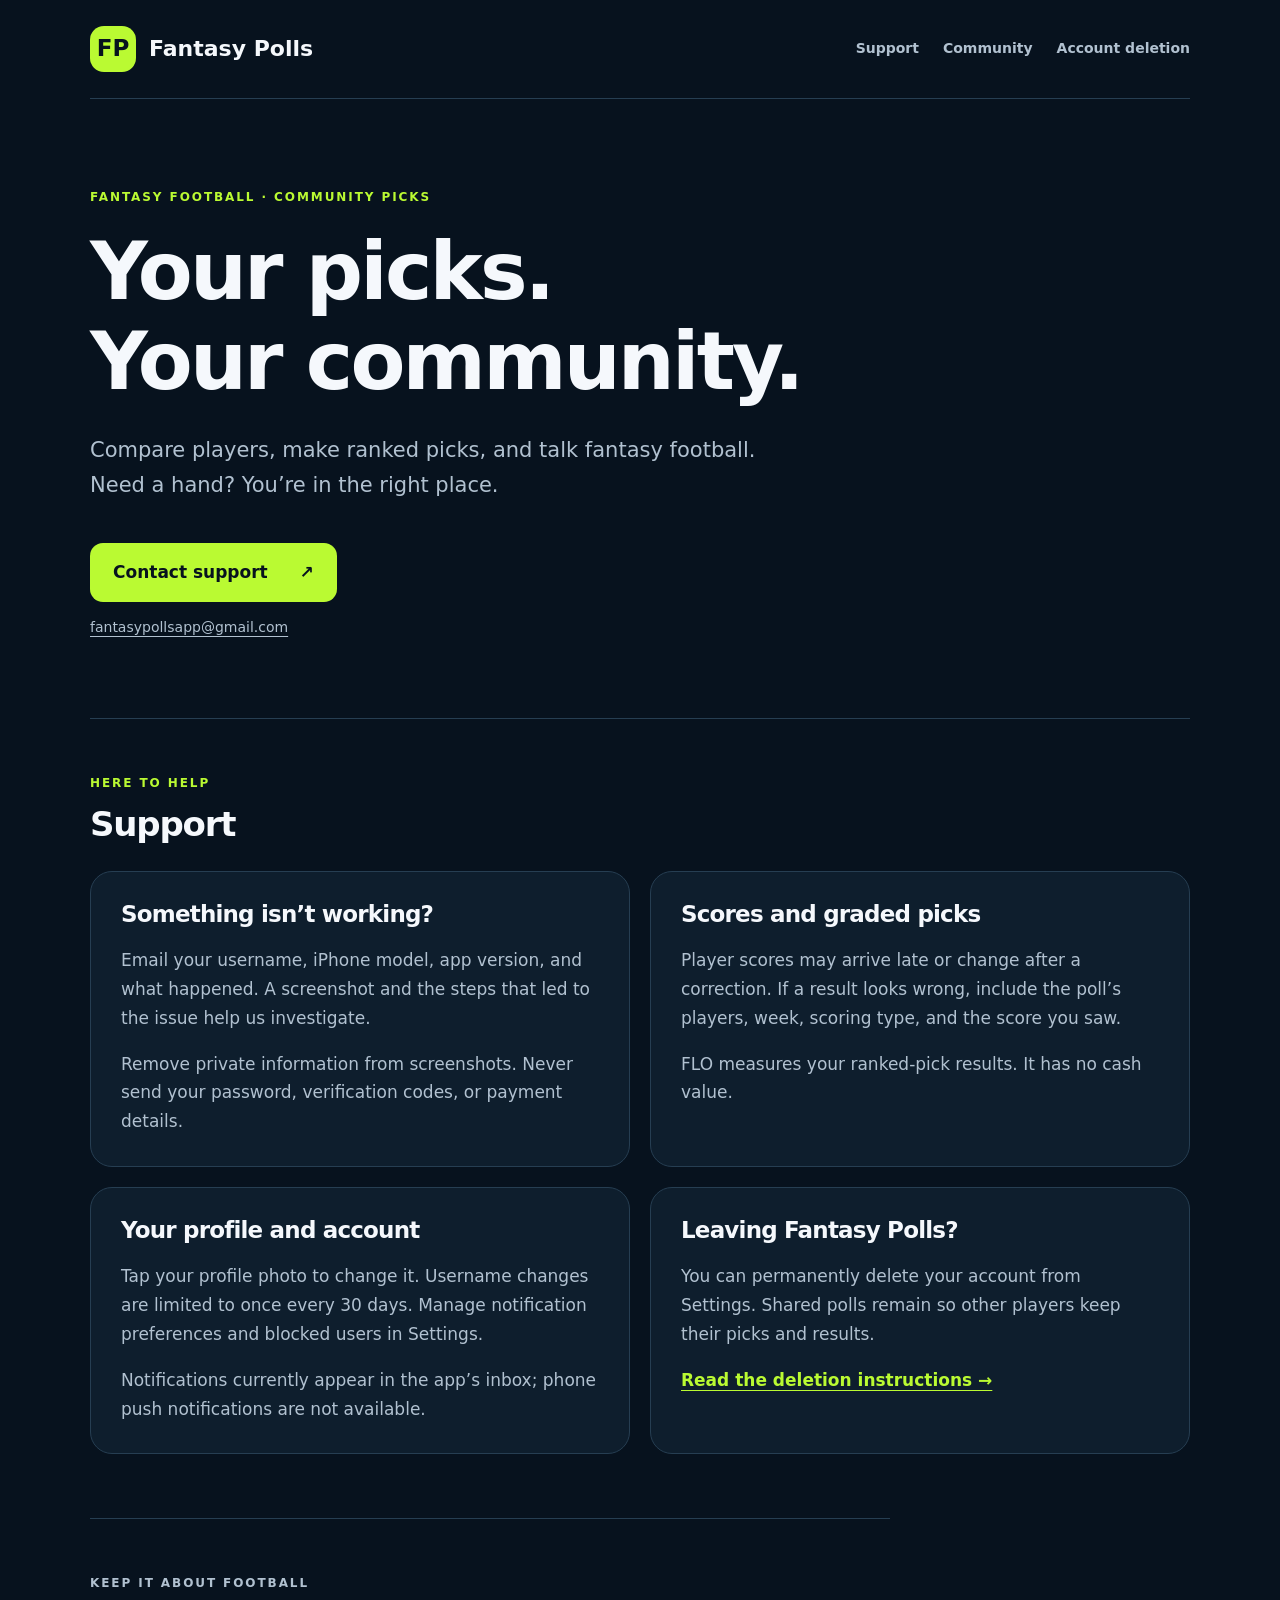
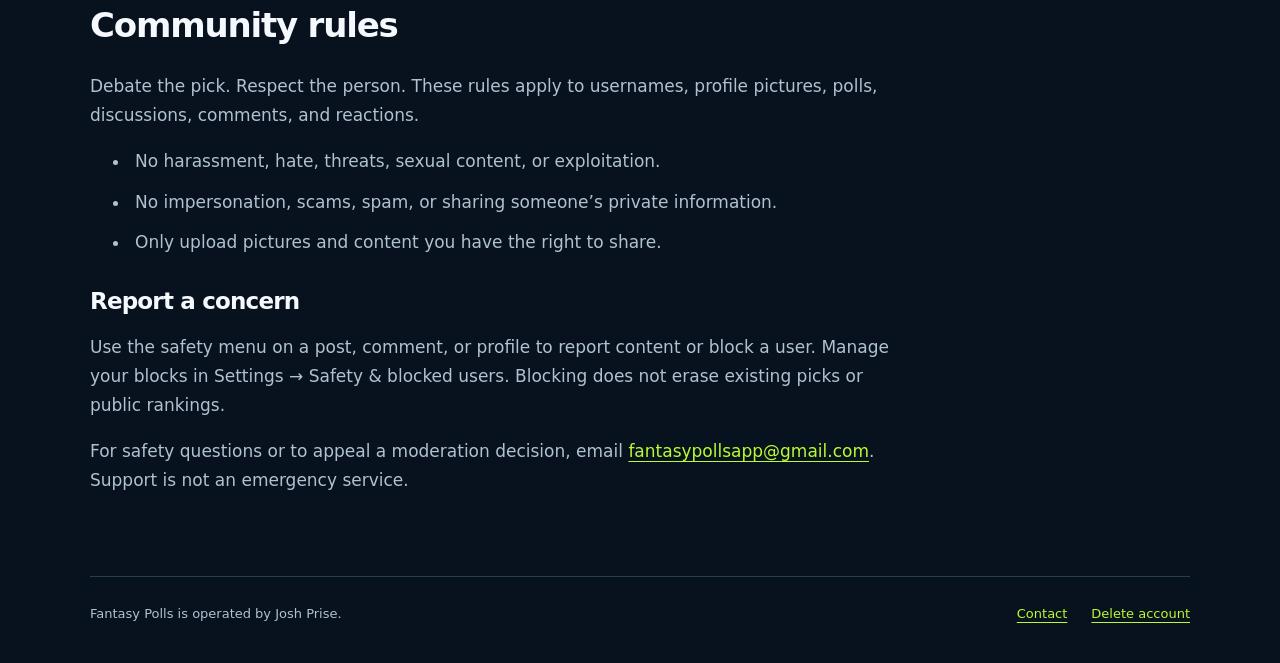
==== index.html @ 1963876b "Publish Fantasy Polls support and account deletion pages" ====
<!doctype html>
<html lang="en">
<head>
  <meta charset="utf-8">
  <meta name="viewport" content="width=device-width, initial-scale=1">
  <meta name="description" content="Get help with Fantasy Polls, learn the community rules, or find out how to delete your account.">
  <meta name="theme-color" content="#07121e">
  <title>Fantasy Polls — Support</title>
  <link rel="stylesheet" href="styles.css">
</head>
<body>
  <a class="skip" href="#main">Skip to content</a>
  <header class="site-header">
    <a class="brand" href="index.html"><span class="mark" aria-hidden="true">FP</span>Fantasy Polls</a>
    <nav aria-label="Main navigation"><a href="#support">Support</a><a href="#community">Community</a><a href="delete-account.html">Account deletion</a></nav>
  </header>
  <main id="main">
    <section class="hero">
      <p class="eyebrow">FANTASY FOOTBALL · COMMUNITY PICKS</p>
      <h1>Your picks.<br>Your community.</h1>
      <p class="lead">Compare players, make ranked picks, and talk fantasy football. Need a hand? You’re in the right place.</p>
      <a class="button" href="mailto:fantasypollsapp@gmail.com?subject=Fantasy%20Polls%20support">Contact support <span aria-hidden="true">↗</span></a>
      <p class="email"><a href="mailto:fantasypollsapp@gmail.com">fantasypollsapp@gmail.com</a></p>
    </section>
    <section id="support" class="section">
      <p class="eyebrow">HERE TO HELP</p><h2>Support</h2>
      <div class="grid">
        <article class="card"><h3>Something isn’t working?</h3><p>Email your username, iPhone model, app version, and what happened. A screenshot and the steps that led to the issue help us investigate.</p><p>Remove private information from screenshots. Never send your password, verification codes, or payment details.</p></article>
        <article class="card"><h3>Scores and graded picks</h3><p>Player scores may arrive late or change after a correction. If a result looks wrong, include the poll’s players, week, scoring type, and the score you saw.</p><p>FLO measures your ranked-pick results. It has no cash value.</p></article>
        <article class="card"><h3>Your profile and account</h3><p>Tap your profile photo to change it. Username changes are limited to once every 30 days. Manage notification preferences and blocked users in Settings.</p><p>Notifications currently appear in the app’s inbox; phone push notifications are not available.</p></article>
        <article class="card"><h3>Leaving Fantasy Polls?</h3><p>You can permanently delete your account from Settings. Shared polls remain so other players keep their picks and results.</p><a class="text-link" href="delete-account.html">Read the deletion instructions →</a></article>
      </div>
    </section>
    <section id="community" class="section community">
      <p class="eyebrow">KEEP IT ABOUT FOOTBALL</p><h2>Community rules</h2>
      <p>Debate the pick. Respect the person. These rules apply to usernames, profile pictures, polls, discussions, comments, and reactions.</p>
      <ul><li>No harassment, hate, threats, sexual content, or exploitation.</li><li>No impersonation, scams, spam, or sharing someone’s private information.</li><li>Only upload pictures and content you have the right to share.</li></ul>
      <h3>Report a concern</h3><p>Use the safety menu on a post, comment, or profile to report content or block a user. Manage your blocks in Settings → Safety &amp; blocked users. Blocking does not erase existing picks or public rankings.</p>
      <p>For safety questions or to appeal a moderation decision, email <a href="mailto:fantasypollsapp@gmail.com?subject=Fantasy%20Polls%20safety">fantasypollsapp@gmail.com</a>. Support is not an emergency service.</p>
    </section>
  </main>
  <footer><p>Fantasy Polls is operated by Josh Prise.</p><a href="mailto:fantasypollsapp@gmail.com">Contact</a><a href="delete-account.html">Delete account</a></footer>
</body>
</html>
---- styles.css ----
:root{color-scheme:dark;--bg:#07121e;--panel:#0e1e2d;--line:#263e52;--text:#f5f8fc;--muted:#b1c1d0;--lime:#bafa32}
*{box-sizing:border-box}html{scroll-behavior:smooth;scroll-padding-top:24px}body{margin:0;background:var(--bg);color:var(--text);font-family:system-ui,-apple-system,BlinkMacSystemFont,"Segoe UI",sans-serif;font-size:17px;line-height:1.7}a{color:var(--lime);text-underline-offset:4px}a:focus-visible{outline:3px solid var(--lime);outline-offset:6px}.skip{position:absolute;left:16px;top:-90px;padding:10px;background:var(--bg);z-index:2}.skip:focus{top:12px}.site-header,main,footer{width:min(1100px,calc(100% - 48px));margin-inline:auto}.site-header{display:flex;align-items:center;justify-content:space-between;gap:28px;padding-block:26px;border-bottom:1px solid var(--line)}.brand{display:flex;align-items:center;gap:13px;font-size:22px;line-height:1.2;font-weight:900;text-decoration:none;color:var(--text)}.mark{display:grid;place-items:center;width:46px;height:46px;border-radius:14px;background:var(--lime);color:var(--bg);font-size:23px;flex-shrink:0}nav{display:flex;gap:24px;flex-wrap:wrap}nav a{color:var(--muted);font-size:14px;font-weight:700;text-decoration:none}nav a:hover,nav a[aria-current]{color:var(--lime)}.hero{padding:76px 0 64px;max-width:790px}.eyebrow{font-size:12px;font-weight:850;letter-spacing:.16em;color:var(--lime)}h1,h2,h3{line-height:1.12;letter-spacing:-.035em}h1{font-size:clamp(42px,7vw,80px);margin:20px 0 26px;font-weight:900}h2{font-size:34px;margin:12px 0 28px}h3{font-size:23px;margin:0 0 18px}.lead{font-size:21px;color:var(--muted);max-width:680px}.button{display:inline-flex;align-items:center;gap:32px;margin-top:18px;padding:15px 23px;border-radius:13px;background:var(--lime);color:var(--bg);font-weight:850;text-decoration:none}.email{font-size:14px;overflow-wrap:anywhere}.email a{color:var(--muted)}.section{padding:42px 0 64px;border-top:1px solid var(--line)}.grid{display:grid;grid-template-columns:repeat(2,minmax(0,1fr));gap:20px}.card{background:var(--panel);border:1px solid var(--line);border-radius:22px;padding:30px}.card p{color:var(--muted)}.card p:last-child{margin-bottom:0}.text-link{font-weight:750}.community{max-width:800px}.community p,.community li{color:var(--muted)}.community h3{margin-top:32px}li{padding-left:5px;margin-bottom:12px}footer{display:flex;align-items:center;gap:24px;flex-wrap:wrap;border-top:1px solid var(--line);padding:26px 0 38px;font-size:13px;color:var(--muted)}footer p{margin:0;margin-right:auto}.document{max-width:800px;padding:52px 0}.document h1{font-size:clamp(38px,6vw,60px)}.document section{margin-block:34px}.document section h2{font-size:27px;margin-top:32px;margin-bottom:16px}.document .card h2:first-child{margin-top:0}.document p{color:var(--muted)}.document a{overflow-wrap:anywhere}
@media(max-width:680px){.site-header,main,footer{width:calc(100% - 36px)}.site-header{align-items:flex-start;flex-direction:column;gap:20px}nav{gap:20px}.hero{padding:45px 0}.grid{grid-template-columns:1fr}.card{padding:24px}.lead{font-size:19px}.section{padding-bottom:42px}footer{gap:16px}.document{padding-top:36px}}
@media(prefers-reduced-motion:reduce){html{scroll-behavior:auto}}
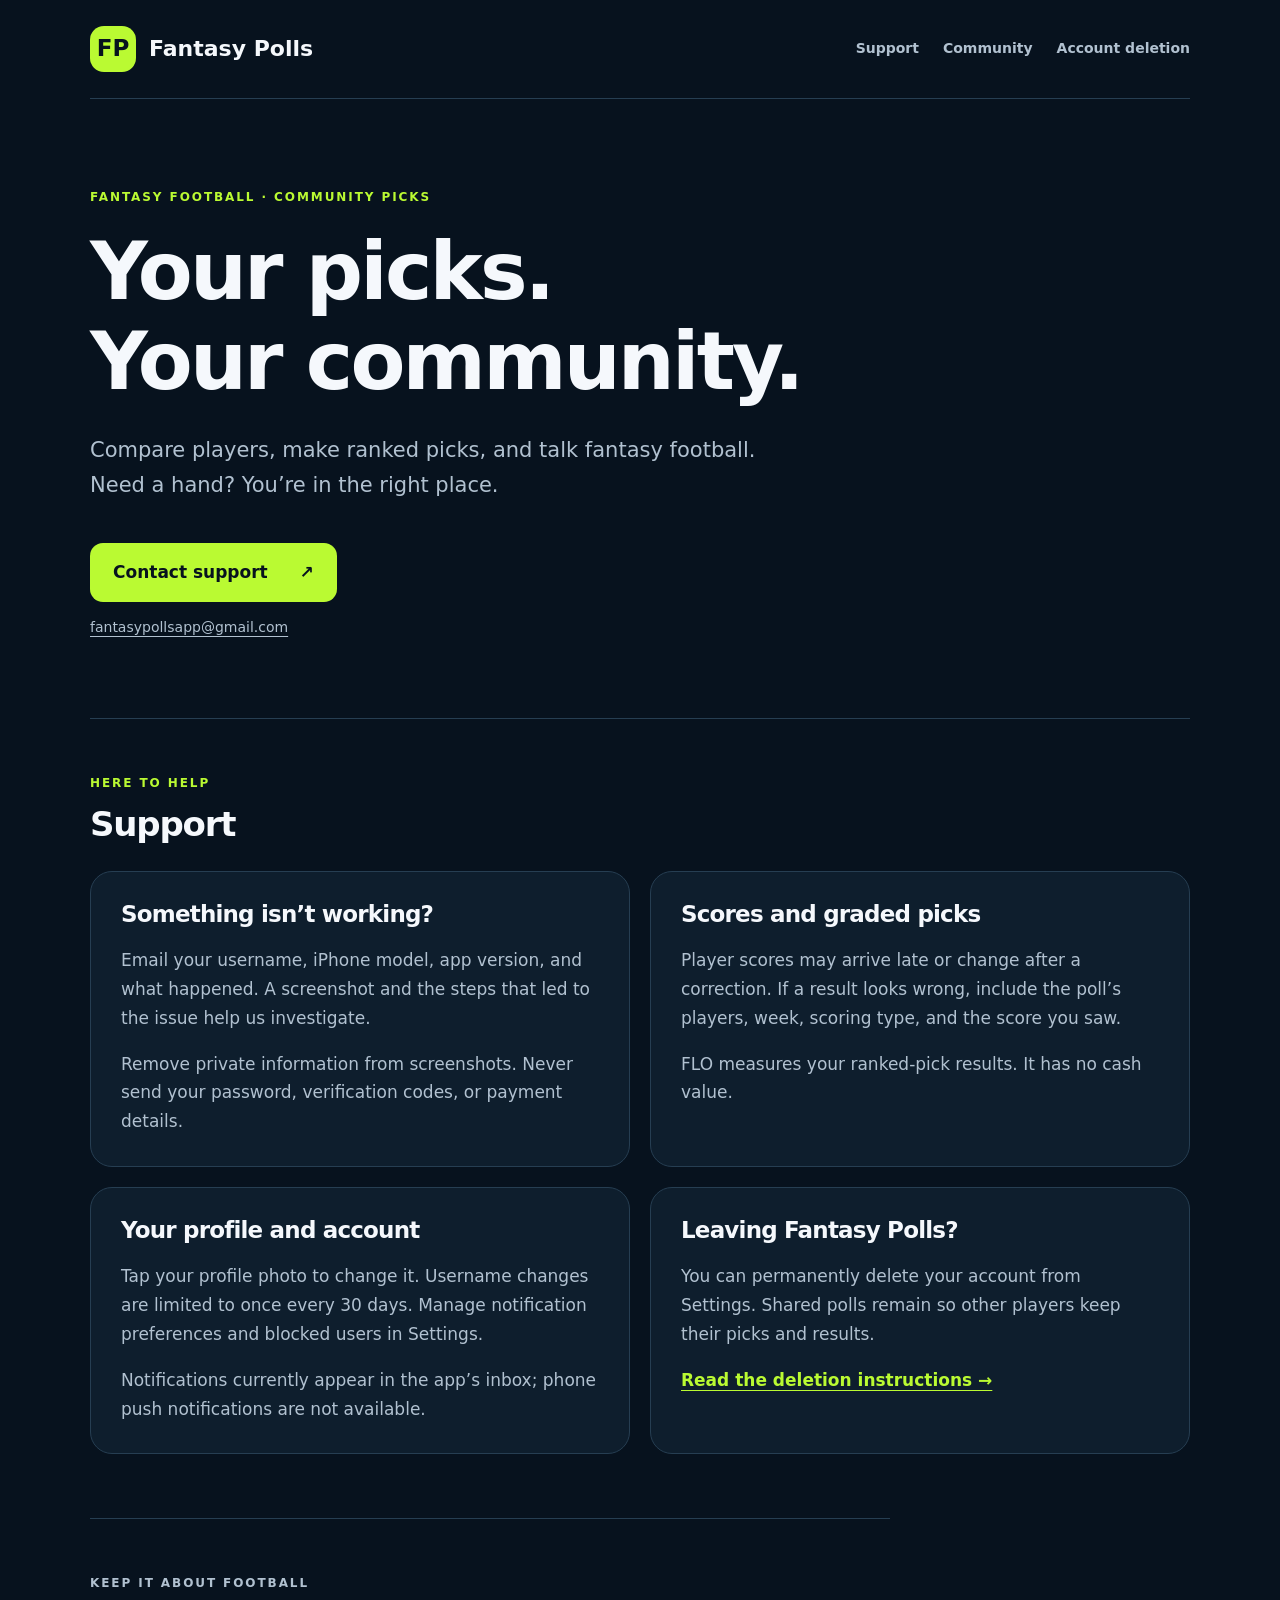
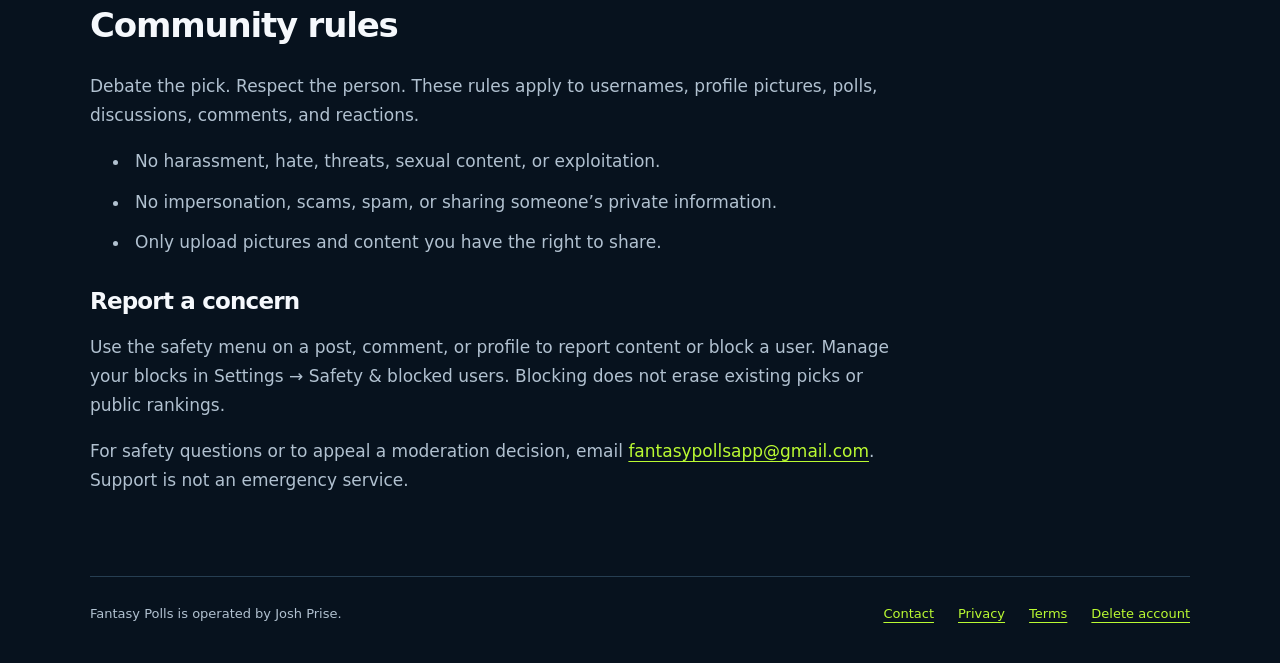
==== commit 3755c4b6: "Add privacy policy and terms of use" ====
--- a/index.html
+++ b/index.html
@@ -39,6 +39,6 @@
       <p>For safety questions or to appeal a moderation decision, email <a href="mailto:fantasypollsapp@gmail.com?subject=Fantasy%20Polls%20safety">fantasypollsapp@gmail.com</a>. Support is not an emergency service.</p>
     </section>
   </main>
-  <footer><p>Fantasy Polls is operated by Josh Prise.</p><a href="mailto:fantasypollsapp@gmail.com">Contact</a><a href="delete-account.html">Delete account</a></footer>
+  <footer><p>Fantasy Polls is operated by Josh Prise.</p><a href="mailto:fantasypollsapp@gmail.com">Contact</a><a href="privacy.html">Privacy</a><a href="terms.html">Terms</a><a href="delete-account.html">Delete account</a></footer>
 </body>
 </html>
